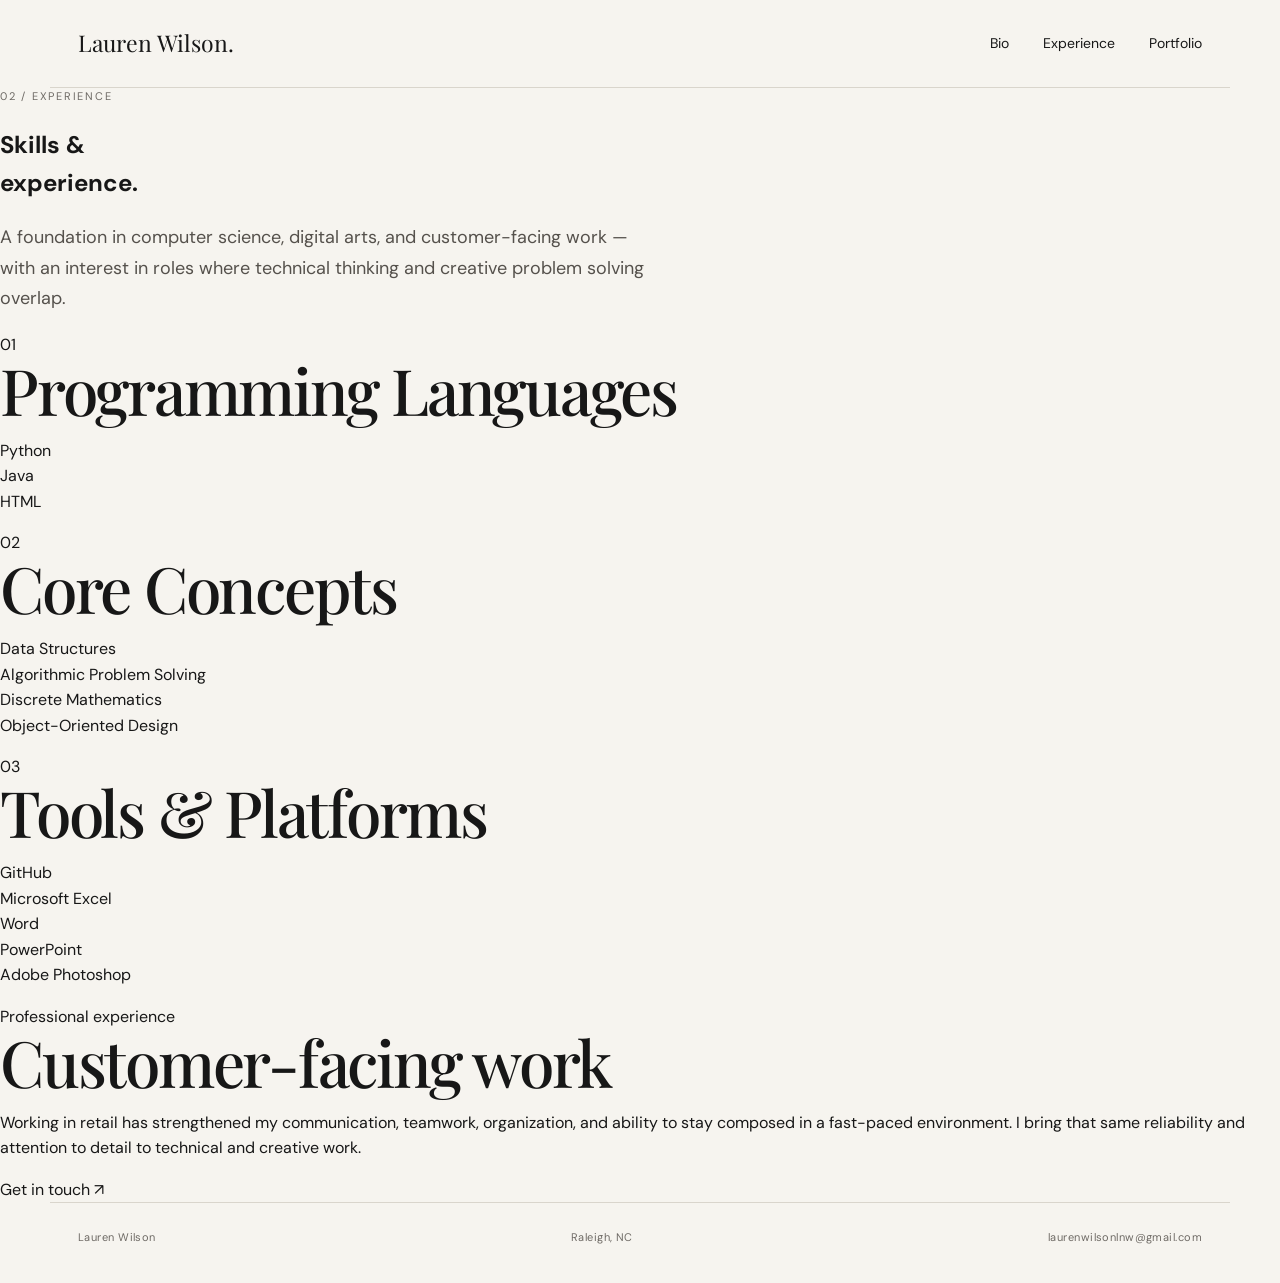
==== experience.html @ 2723d642 "Add separate portfolio pages" ====
<!doctype html>
<html lang="en">
<head>
<meta charset="UTF-8"><meta name="viewport" content="width=device-width, initial-scale=1.0">
<meta name="description" content="Lauren Wilson — Experience, skills and tools.">
<title>Lauren Wilson. — Experience</title>
<link rel="preconnect" href="https://fonts.googleapis.com"><link rel="preconnect" href="https://fonts.gstatic.com" crossorigin>
<link href="https://fonts.googleapis.com/css2?family=DM+Sans:wght@400;500;600&family=Playfair+Display:wght@400;500;600&display=swap" rel="stylesheet">
<link rel="stylesheet" href="styles.css">
</head>
<body>
<header class="site-header"><a class="brand" href="index.html">Lauren Wilson.</a><nav aria-label="Main navigation"><a href="index.html">Bio</a><a class="active" href="experience.html">Experience</a><a href="portfolio.html">Portfolio</a></nav></header>
<main>
<section class="page-hero page-width"><p class="eyebrow">02 / Experience</p><h1>Skills &amp;<br><span>experience.</span></h1><p class="lede">A foundation in computer science, digital arts, and customer-facing work — with an interest in roles where technical thinking and creative problem solving overlap.</p></section>
<section class="skills page-width"><article><span>01</span><h2>Programming Languages</h2><p>Python<br>Java<br>HTML</p></article><article><span>02</span><h2>Core Concepts</h2><p>Data Structures<br>Algorithmic Problem Solving<br>Discrete Mathematics<br>Object-Oriented Design</p></article><article><span>03</span><h2>Tools &amp; Platforms</h2><p>GitHub<br>Microsoft Excel<br>Word<br>PowerPoint<br>Adobe Photoshop</p></article></section>
<section class="experience-note page-width"><div class="label">Professional experience</div><div><h2>Customer-facing work</h2><p>Working in retail has strengthened my communication, teamwork, organization, and ability to stay composed in a fast-paced environment. I bring that same reliability and attention to detail to technical and creative work.</p><a class="underlink" href="mailto:laurenwilsonlnw@gmail.com">Get in touch ↗</a></div></section>
</main>
<footer class="footer page-width"><span>Lauren Wilson</span><span>Raleigh, NC</span><a href="mailto:laurenwilsonlnw@gmail.com">laurenwilsonlnw@gmail.com</a></footer>
</body></html>
---- styles.css ----
:root{--ink:#171717;--muted:#6e6a65;--paper:#f6f4ef;--line:#d9d5cc;--accent:#d9e4dc;--max:1180px}
*{box-sizing:border-box}html{scroll-behavior:smooth}body{margin:0;background:var(--paper);color:var(--ink);font-family:"DM Sans",sans-serif;line-height:1.6}a{color:inherit;text-decoration:none}.site-header{height:88px;max-width:var(--max);margin:auto;padding:0 28px;display:flex;align-items:center;justify-content:space-between;border-bottom:1px solid var(--line);position:relative;z-index:2}.brand{font-family:"Playfair Display",serif;font-size:23px}.site-header nav{display:flex;gap:34px;font-size:14px}.site-header nav a{position:relative}.site-header nav a:after{content:"";position:absolute;left:0;bottom:-7px;width:100%;height:1px;background:currentColor;transform:scaleX(0);transform-origin:right;transition:.25s}.site-header nav a:hover:after{transform:scaleX(1);transform-origin:left}.section{max-width:var(--max);margin:auto;padding:120px 28px}.hero{min-height:calc(100vh - 88px);display:grid;grid-template-columns:1.35fr .65fr;align-items:center;gap:80px}.eyebrow,.section-label,.kicker{font-size:11px;letter-spacing:.16em;text-transform:uppercase;color:var(--muted);margin:0 0 20px}.hero h1{font-family:"Playfair Display",serif;font-size:clamp(54px,7vw,94px);line-height:.98;font-weight:500;letter-spacing:-.04em;margin:0 0 32px}.hero h1 em{font-style:normal;color:#656b65}.lede{max-width:650px;color:#55514c;font-size:18px;line-height:1.7}.hero-actions{display:flex;align-items:center;gap:28px;margin-top:36px}.button{display:inline-flex;align-items:center;gap:18px;padding:15px 21px;font-size:13px}.button-dark{background:var(--ink);color:white}.button span{font-size:16px}.text-link{font-size:13px;border-bottom:1px solid #9d9991;padding-bottom:3px}.text-link span{color:var(--muted);margin-left:6px}.portrait{width:min(100%,360px);aspect-ratio:4/5;justify-self:end;background:#e3e0d7;padding:18px}.portrait-inner{height:100%;border:1px solid #c9c5bc;display:flex;flex-direction:column;align-items:center;justify-content:center;color:#aaa59b}.portrait-inner span{font-family:"Playfair Display",serif;font-size:72px}.portrait-inner small{font-size:10px;text-transform:uppercase;letter-spacing:.15em}.split{display:grid;grid-template-columns:1fr 1.3fr;gap:100px;border-top:1px solid var(--line)}h2{font-family:"Playfair Display",serif;font-size:clamp(42px,5vw,68px);font-weight:500;line-height:1;margin:0;letter-spacing:-.035em}.content{font-size:17px;color:#4f4c47}.content p{max-width:680px;margin:0 0 24px}.facts{display:grid;grid-template-columns:1fr 1fr;gap:40px;margin-top:55px;padding-top:22px;border-top:1px solid var(--line)}.facts div{display:flex;flex-direction:column;gap:5px}.facts span{font-size:11px;text-transform:uppercase;letter-spacing:.13em;color:var(--muted)}.facts strong{font-size:14px;font-weight:500}.section-heading{display:flex;justify-content:space-between;align-items:end;border-bottom:1px solid var(--line);padding-bottom:28px;margin-bottom:0}.skill-grid{display:grid;grid-template-columns:repeat(3,1fr)}.skill-grid article{min-height:300px;padding:32px;border-right:1px solid var(--line);border-bottom:1px solid var(--line)}.skill-grid article:first-child{border-left:1px solid var(--line)}.number{font-size:11px;color:var(--muted)}h3{font-family:"Playfair Display",serif;font-size:28px;font-weight:500;line-height:1.15;margin:70px 0 22px}.skill-grid p{color:#5e5a54;font-size:14px;line-height:1.9}.portfolio-section{border-top:0}.portfolio-card{display:grid;grid-template-columns:1fr 1fr;min-height:500px;background:var(--accent)}.portfolio-placeholder{display:flex;align-items:center;justify-content:center;background:#dfe6df;font-family:"Playfair Display",serif;font-size:58px;line-height:.95;text-align:center}.portfolio-copy{padding:70px;display:flex;flex-direction:column;justify-content:center}.portfolio-copy h3{font-size:42px;margin:10px 0 24px}.portfolio-copy p:not(.kicker){max-width:430px;color:#55514c;margin-bottom:32px}.contact{border-top:1px solid var(--line);text-align:center;padding-bottom:100px}.contact .section-label{margin-bottom:26px}.contact h2{max-width:800px;margin:0 auto 24px}.contact>p:not(.section-label){color:var(--muted);margin-bottom:34px}.footer{max-width:var(--max);margin:auto;padding:26px 28px 36px;border-top:1px solid var(--line);display:flex;justify-content:space-between;color:var(--muted);font-size:11px;letter-spacing:.04em}.footer a:hover{color:var(--ink)}
@media(max-width:800px){.site-header{height:74px}.site-header nav{gap:15px}.hero,.split,.portfolio-card{grid-template-columns:1fr}.hero{padding-top:75px;min-height:auto;gap:55px}.portrait{justify-self:start;max-width:310px}.split{gap:45px}.section{padding:85px 22px}.section-heading{display:block}.section-heading h2{margin-top:12px}.skill-grid{grid-template-columns:1fr}.skill-grid article,.skill-grid article:first-child{border-left:1px solid var(--line)}.portfolio-placeholder{min-height:330px}.portfolio-copy{padding:45px 30px}.portfolio-copy h3{font-size:34px}.footer{flex-wrap:wrap;gap:12px;padding-left:22px;padding-right:22px}.facts{grid-template-columns:1fr}.hero-actions{align-items:flex-start;flex-direction:column;gap:20px}}
@media(max-width:480px){.site-header{padding:0 18px}.site-header nav{font-size:12px;gap:12px}.brand{font-size:20px}.hero h1{font-size:51px}.lede{font-size:16px}.section{padding:70px 18px}.hero-actions{width:100%}.button{justify-content:center}.footer{font-size:10px}}
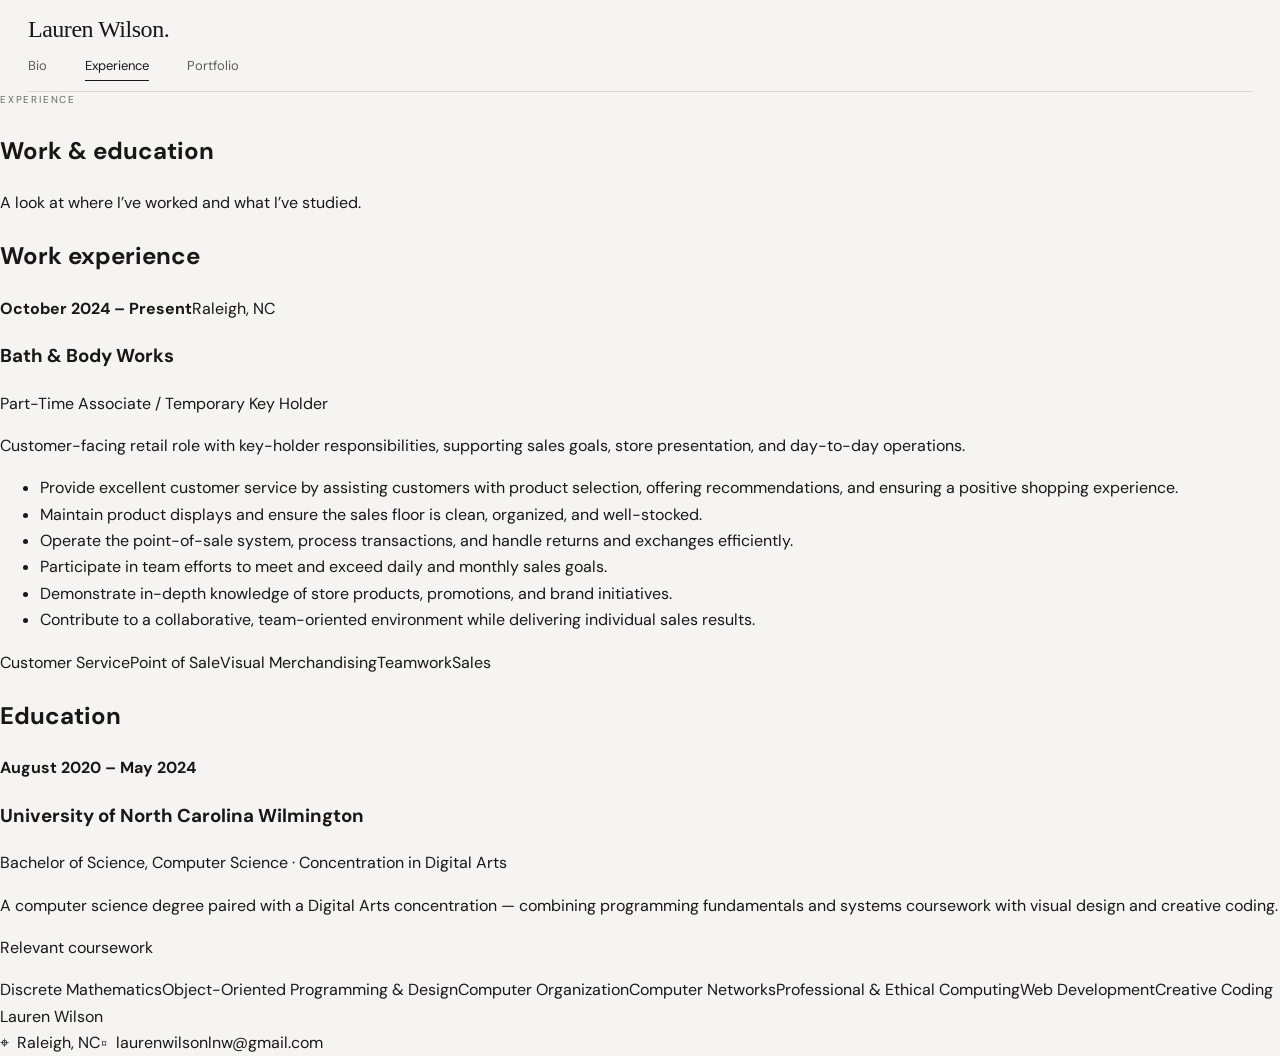
==== commit c43f3e75: "Rebuild portfolio pages to match reference screenshots" ====
--- a/experience.html
+++ b/experience.html
@@ -1,19 +1,75 @@
 <!doctype html>
 <html lang="en">
 <head>
-<meta charset="UTF-8"><meta name="viewport" content="width=device-width, initial-scale=1.0">
-<meta name="description" content="Lauren Wilson — Experience, skills and tools.">
-<title>Lauren Wilson. — Experience</title>
-<link rel="preconnect" href="https://fonts.googleapis.com"><link rel="preconnect" href="https://fonts.gstatic.com" crossorigin>
-<link href="https://fonts.googleapis.com/css2?family=DM+Sans:wght@400;500;600&family=Playfair+Display:wght@400;500;600&display=swap" rel="stylesheet">
+<meta charset="UTF-8">
+<meta name="viewport" content="width=device-width, initial-scale=1.0">
+<meta name="description" content="Lauren Wilson — Work experience and education.">
+<title>Experience — Lauren Wilson</title>
+<link rel="preconnect" href="https://fonts.googleapis.com">
+<link rel="preconnect" href="https://fonts.gstatic.com" crossorigin>
+<link href="https://fonts.googleapis.com/css2?family=DM+Sans:wght@400;500;600&family=Lora:wght@500;600;700&display=swap" rel="stylesheet">
 <link rel="stylesheet" href="styles.css">
 </head>
-<body>
-<header class="site-header"><a class="brand" href="index.html">Lauren Wilson.</a><nav aria-label="Main navigation"><a href="index.html">Bio</a><a class="active" href="experience.html">Experience</a><a href="portfolio.html">Portfolio</a></nav></header>
-<main>
-<section class="page-hero page-width"><p class="eyebrow">02 / Experience</p><h1>Skills &amp;<br><span>experience.</span></h1><p class="lede">A foundation in computer science, digital arts, and customer-facing work — with an interest in roles where technical thinking and creative problem solving overlap.</p></section>
-<section class="skills page-width"><article><span>01</span><h2>Programming Languages</h2><p>Python<br>Java<br>HTML</p></article><article><span>02</span><h2>Core Concepts</h2><p>Data Structures<br>Algorithmic Problem Solving<br>Discrete Mathematics<br>Object-Oriented Design</p></article><article><span>03</span><h2>Tools &amp; Platforms</h2><p>GitHub<br>Microsoft Excel<br>Word<br>PowerPoint<br>Adobe Photoshop</p></article></section>
-<section class="experience-note page-width"><div class="label">Professional experience</div><div><h2>Customer-facing work</h2><p>Working in retail has strengthened my communication, teamwork, organization, and ability to stay composed in a fast-paced environment. I bring that same reliability and attention to detail to technical and creative work.</p><a class="underlink" href="mailto:laurenwilsonlnw@gmail.com">Get in touch ↗</a></div></section>
+<body class="experience-page">
+<header class="site-header">
+  <div class="header-inner">
+    <a class="brand" href="index.html">Lauren Wilson<span>.</span></a>
+    <nav aria-label="Main navigation">
+      <a href="index.html">Bio</a>
+      <a class="active" href="experience.html">Experience</a>
+      <a href="portfolio.html">Portfolio</a>
+    </nav>
+  </div>
+</header>
+
+<main class="experience-main content-width">
+  <section class="page-heading">
+    <p class="eyebrow">Experience</p>
+    <h1>Work <span>&amp;</span> education</h1>
+    <p>A look at where I’ve worked and what I’ve studied.</p>
+  </section>
+
+  <section class="experience-section">
+    <h2>Work experience</h2>
+    <article class="work-panel">
+      <div class="date-block"><strong>October 2024 – Present</strong><span>Raleigh, NC</span></div>
+      <div class="job-content">
+        <h3>Bath &amp; Body Works</h3>
+        <p class="role">Part-Time Associate / Temporary Key Holder</p>
+        <p>Customer-facing retail role with key-holder responsibilities, supporting sales goals, store presentation, and day-to-day operations.</p>
+        <ul>
+          <li>Provide excellent customer service by assisting customers with product selection, offering recommendations, and ensuring a positive shopping experience.</li>
+          <li>Maintain product displays and ensure the sales floor is clean, organized, and well-stocked.</li>
+          <li>Operate the point-of-sale system, process transactions, and handle returns and exchanges efficiently.</li>
+          <li>Participate in team efforts to meet and exceed daily and monthly sales goals.</li>
+          <li>Demonstrate in-depth knowledge of store products, promotions, and brand initiatives.</li>
+          <li>Contribute to a collaborative, team-oriented environment while delivering individual sales results.</li>
+        </ul>
+        <div class="tags"><span>Customer Service</span><span>Point of Sale</span><span>Visual Merchandising</span><span>Teamwork</span><span>Sales</span></div>
+      </div>
+    </article>
+  </section>
+
+  <section class="experience-section education-section">
+    <h2>Education</h2>
+    <article class="education-panel">
+      <div class="date-block"><strong>August 2020 – May 2024</strong></div>
+      <div class="education-content">
+        <h3>University of North Carolina Wilmington</h3>
+        <p class="degree">Bachelor of Science, Computer Science · Concentration in Digital Arts</p>
+        <p>A computer science degree paired with a Digital Arts concentration — combining programming fundamentals and systems coursework with visual design and creative coding.</p>
+        <p class="coursework-label">Relevant coursework</p>
+        <div class="tags dark-tags"><span>Discrete Mathematics</span><span>Object-Oriented Programming &amp; Design</span><span>Computer Organization</span><span>Computer Networks</span><span>Professional &amp; Ethical Computing</span><span>Web Development</span><span>Creative Coding</span></div>
+      </div>
+    </article>
+  </section>
 </main>
-<footer class="footer page-width"><span>Lauren Wilson</span><span>Raleigh, NC</span><a href="mailto:laurenwilsonlnw@gmail.com">laurenwilsonlnw@gmail.com</a></footer>
-</body></html>+
+<footer class="site-footer">
+  <div class="footer-inner content-width">
+    <span class="footer-name">Lauren Wilson</span>
+    <div class="footer-meta"><span>⌖&nbsp; Raleigh, NC</span><a href="mailto:laurenwilsonlnw@gmail.com">⌑&nbsp; laurenwilsonlnw@gmail.com</a></div>
+  </div>
+</footer>
+</body>
+</html>
--- a/styles.css
+++ b/styles.css
@@ -1,4 +1,10 @@
-:root{--ink:#171717;--muted:#6e6a65;--paper:#f6f4ef;--line:#d9d5cc;--accent:#d9e4dc;--max:1180px}
-*{box-sizing:border-box}html{scroll-behavior:smooth}body{margin:0;background:var(--paper);color:var(--ink);font-family:"DM Sans",sans-serif;line-height:1.6}a{color:inherit;text-decoration:none}.site-header{height:88px;max-width:var(--max);margin:auto;padding:0 28px;display:flex;align-items:center;justify-content:space-between;border-bottom:1px solid var(--line);position:relative;z-index:2}.brand{font-family:"Playfair Display",serif;font-size:23px}.site-header nav{display:flex;gap:34px;font-size:14px}.site-header nav a{position:relative}.site-header nav a:after{content:"";position:absolute;left:0;bottom:-7px;width:100%;height:1px;background:currentColor;transform:scaleX(0);transform-origin:right;transition:.25s}.site-header nav a:hover:after{transform:scaleX(1);transform-origin:left}.section{max-width:var(--max);margin:auto;padding:120px 28px}.hero{min-height:calc(100vh - 88px);display:grid;grid-template-columns:1.35fr .65fr;align-items:center;gap:80px}.eyebrow,.section-label,.kicker{font-size:11px;letter-spacing:.16em;text-transform:uppercase;color:var(--muted);margin:0 0 20px}.hero h1{font-family:"Playfair Display",serif;font-size:clamp(54px,7vw,94px);line-height:.98;font-weight:500;letter-spacing:-.04em;margin:0 0 32px}.hero h1 em{font-style:normal;color:#656b65}.lede{max-width:650px;color:#55514c;font-size:18px;line-height:1.7}.hero-actions{display:flex;align-items:center;gap:28px;margin-top:36px}.button{display:inline-flex;align-items:center;gap:18px;padding:15px 21px;font-size:13px}.button-dark{background:var(--ink);color:white}.button span{font-size:16px}.text-link{font-size:13px;border-bottom:1px solid #9d9991;padding-bottom:3px}.text-link span{color:var(--muted);margin-left:6px}.portrait{width:min(100%,360px);aspect-ratio:4/5;justify-self:end;background:#e3e0d7;padding:18px}.portrait-inner{height:100%;border:1px solid #c9c5bc;display:flex;flex-direction:column;align-items:center;justify-content:center;color:#aaa59b}.portrait-inner span{font-family:"Playfair Display",serif;font-size:72px}.portrait-inner small{font-size:10px;text-transform:uppercase;letter-spacing:.15em}.split{display:grid;grid-template-columns:1fr 1.3fr;gap:100px;border-top:1px solid var(--line)}h2{font-family:"Playfair Display",serif;font-size:clamp(42px,5vw,68px);font-weight:500;line-height:1;margin:0;letter-spacing:-.035em}.content{font-size:17px;color:#4f4c47}.content p{max-width:680px;margin:0 0 24px}.facts{display:grid;grid-template-columns:1fr 1fr;gap:40px;margin-top:55px;padding-top:22px;border-top:1px solid var(--line)}.facts div{display:flex;flex-direction:column;gap:5px}.facts span{font-size:11px;text-transform:uppercase;letter-spacing:.13em;color:var(--muted)}.facts strong{font-size:14px;font-weight:500}.section-heading{display:flex;justify-content:space-between;align-items:end;border-bottom:1px solid var(--line);padding-bottom:28px;margin-bottom:0}.skill-grid{display:grid;grid-template-columns:repeat(3,1fr)}.skill-grid article{min-height:300px;padding:32px;border-right:1px solid var(--line);border-bottom:1px solid var(--line)}.skill-grid article:first-child{border-left:1px solid var(--line)}.number{font-size:11px;color:var(--muted)}h3{font-family:"Playfair Display",serif;font-size:28px;font-weight:500;line-height:1.15;margin:70px 0 22px}.skill-grid p{color:#5e5a54;font-size:14px;line-height:1.9}.portfolio-section{border-top:0}.portfolio-card{display:grid;grid-template-columns:1fr 1fr;min-height:500px;background:var(--accent)}.portfolio-placeholder{display:flex;align-items:center;justify-content:center;background:#dfe6df;font-family:"Playfair Display",serif;font-size:58px;line-height:.95;text-align:center}.portfolio-copy{padding:70px;display:flex;flex-direction:column;justify-content:center}.portfolio-copy h3{font-size:42px;margin:10px 0 24px}.portfolio-copy p:not(.kicker){max-width:430px;color:#55514c;margin-bottom:32px}.contact{border-top:1px solid var(--line);text-align:center;padding-bottom:100px}.contact .section-label{margin-bottom:26px}.contact h2{max-width:800px;margin:0 auto 24px}.contact>p:not(.section-label){color:var(--muted);margin-bottom:34px}.footer{max-width:var(--max);margin:auto;padding:26px 28px 36px;border-top:1px solid var(--line);display:flex;justify-content:space-between;color:var(--muted);font-size:11px;letter-spacing:.04em}.footer a:hover{color:var(--ink)}
-@media(max-width:800px){.site-header{height:74px}.site-header nav{gap:15px}.hero,.split,.portfolio-card{grid-template-columns:1fr}.hero{padding-top:75px;min-height:auto;gap:55px}.portrait{justify-self:start;max-width:310px}.split{gap:45px}.section{padding:85px 22px}.section-heading{display:block}.section-heading h2{margin-top:12px}.skill-grid{grid-template-columns:1fr}.skill-grid article,.skill-grid article:first-child{border-left:1px solid var(--line)}.portfolio-placeholder{min-height:330px}.portfolio-copy{padding:45px 30px}.portfolio-copy h3{font-size:34px}.footer{flex-wrap:wrap;gap:12px;padding-left:22px;padding-right:22px}.facts{grid-template-columns:1fr}.hero-actions{align-items:flex-start;flex-direction:column;gap:20px}}
-@media(max-width:480px){.site-header{padding:0 18px}.site-header nav{font-size:12px;gap:12px}.brand{font-size:20px}.hero h1{font-size:51px}.lede{font-size:16px}.section{padding:70px 18px}.hero-actions{width:100%}.button{justify-content:center}.footer{font-size:10px}}
+:root{--black:#171717;--gray:#696762;--light:#f5f4f0;--line:#d8d6d0;--serif:"Playfair Display",Georgia,serif;--sans:"DM Sans",Arial,sans-serif;--max:1240px}
+*{box-sizing:border-box}html{scroll-behavior:smooth}body{margin:0;background:var(--light);color:var(--black);font-family:var(--sans);line-height:1.65}a{color:inherit;text-decoration:none}.page-width{width:min(var(--max),calc(100% - 56px));margin-inline:auto}
+.site-header{width:min(var(--max),calc(100% - 56px));height:92px;margin:auto;display:flex;align-items:center;justify-content:space-between;border-bottom:1px solid var(--line)}.brand{font-family:var(--serif);font-size:24px;letter-spacing:-.02em}.site-header nav{display:flex;gap:38px;font-size:13px}.site-header nav a{color:#5f5d58;position:relative;padding:5px 0}.site-header nav a.active,.site-header nav a:hover{color:var(--black)}.site-header nav a.active:after{content:"";position:absolute;left:0;right:0;bottom:0;height:1px;background:var(--black)}
+.hero{min-height:calc(100vh - 92px);display:grid;grid-template-columns:minmax(0,1.2fr) 340px;gap:110px;align-items:center;padding-block:90px}.eyebrow,.label{font-size:10px;letter-spacing:.18em;text-transform:uppercase;color:var(--gray);margin:0 0 22px}.hero h1,.page-hero h1{font-family:var(--serif);font-weight:400;letter-spacing:-.055em;line-height:.96;font-size:clamp(58px,8vw,104px);margin:0}.hero h1 span,.page-hero h1 span{color:#696c67}.lede{font-size:17px;line-height:1.75;color:#57554f;max-width:670px;margin:34px 0 0}.actions{display:flex;align-items:center;gap:28px;margin-top:36px}.button{display:inline-flex;gap:22px;align-items:center;background:var(--black);color:white;padding:15px 21px;font-size:12px}.button span{font-size:15px}.underlink{font-size:12px;border-bottom:1px solid #99958d;padding-bottom:4px}.portrait{aspect-ratio:4/5;background:#e4e2db;display:flex;align-items:center;justify-content:center;flex-direction:column;color:#aaa69d}.portrait-mark{font-family:var(--serif);font-size:82px;line-height:1}.portrait small{margin-top:14px;font-size:9px;letter-spacing:.2em;text-transform:uppercase}
+.intro,.experience-note{border-top:1px solid var(--line);padding-block:115px;display:grid;grid-template-columns:1fr 1.4fr;gap:100px}.intro h2,.experience-note h2{font-family:var(--serif);font-size:clamp(42px,5vw,66px);font-weight:400;letter-spacing:-.045em;line-height:1;margin:0}.intro p,.experience-note p{font-size:16px;color:#57554f;max-width:700px;margin:0 0 24px}.facts{display:grid;grid-template-columns:1fr 1fr;border-top:1px solid var(--line);margin-top:52px;padding-top:20px;gap:40px}.facts span{display:block;font-size:9px;letter-spacing:.17em;text-transform:uppercase;color:var(--gray);margin-bottom:7px}.facts strong{font-size:13px;font-weight:500}
+.page-hero{padding-block:125px 105px;border-bottom:1px solid var(--line)}.page-hero .lede{max-width:650px}
+.skills{display:grid;grid-template-columns:repeat(3,1fr)}.skills article{min-height:390px;padding:34px 36px;border-right:1px solid var(--line);border-bottom:1px solid var(--line)}.skills article:first-child{border-left:1px solid var(--line)}.skills article>span{font-size:10px;color:var(--gray)}.skills h2{font-family:var(--serif);font-weight:400;font-size:31px;line-height:1.1;letter-spacing:-.025em;margin:95px 0 25px}.skills p{font-size:14px;color:#5c5953;line-height:2}
+.experience-note{margin-top:80px}.work-grid{display:grid;grid-template-columns:1fr 1fr;gap:1px;background:var(--line)}.work-card{background:var(--light)}.work-card:nth-child(3){grid-column:1/-1;display:grid;grid-template-columns:1fr 1fr}.work-image{aspect-ratio:1.35;background:#e0e4df;display:flex;align-items:center;justify-content:center;font-family:var(--serif);font-size:46px;line-height:.9;text-align:center;color:#8b918b}.work-image.alt{background:#ddd9d1;color:#8f887d}.work-image.dark{background:#242522;color:#e4e2dc}.work-info{padding:45px 42px 55px}.work-info h2{font-family:var(--serif);font-size:38px;font-weight:400;line-height:1;margin:0 0 20px;letter-spacing:-.035em}.work-info p:last-child{font-size:14px;color:#5c5953;max-width:450px}.contact{text-align:center;border-top:1px solid var(--line);padding-block:125px}.contact h2{font-family:var(--serif);font-size:clamp(43px,6vw,74px);font-weight:400;letter-spacing:-.045em;line-height:1;margin:0 auto 36px;max-width:800px}.footer{border-top:1px solid var(--line);padding-block:26px 35px;display:flex;justify-content:space-between;color:var(--gray);font-size:10px;letter-spacing:.04em}
+@media(max-width:800px){.page-width,.site-header{width:calc(100% - 36px)}.site-header{height:76px}.site-header nav{gap:16px;font-size:11px}.hero{min-height:auto;grid-template-columns:1fr;gap:55px;padding-block:80px}.portrait{width:min(100%,300px)}.intro,.experience-note{grid-template-columns:1fr;gap:45px;padding-block:80px}.skills{grid-template-columns:1fr}.skills article,.skills article:first-child{border-left:1px solid var(--line)}.skills article{min-height:300px}.skills h2{margin-top:55px}.page-hero{padding-block:85px 75px}.work-grid{grid-template-columns:1fr}.work-card:nth-child(3){grid-column:auto;display:block}.work-info{padding:35px 28px 45px}.footer{flex-wrap:wrap;gap:12px}.facts{grid-template-columns:1fr}.actions{align-items:flex-start;flex-direction:column}}
+@media(max-width:480px){.brand{font-size:20px}.site-header nav{gap:11px}.hero h1,.page-hero h1{font-size:53px}.lede{font-size:15px}.page-width,.site-header{width:calc(100% - 28px)}.hero{padding-block:65px}.intro,.experience-note{padding-block:65px}.page-hero{padding-block:70px 60px}.work-image{aspect-ratio:1.15}.contact{padding-block:85px}}
